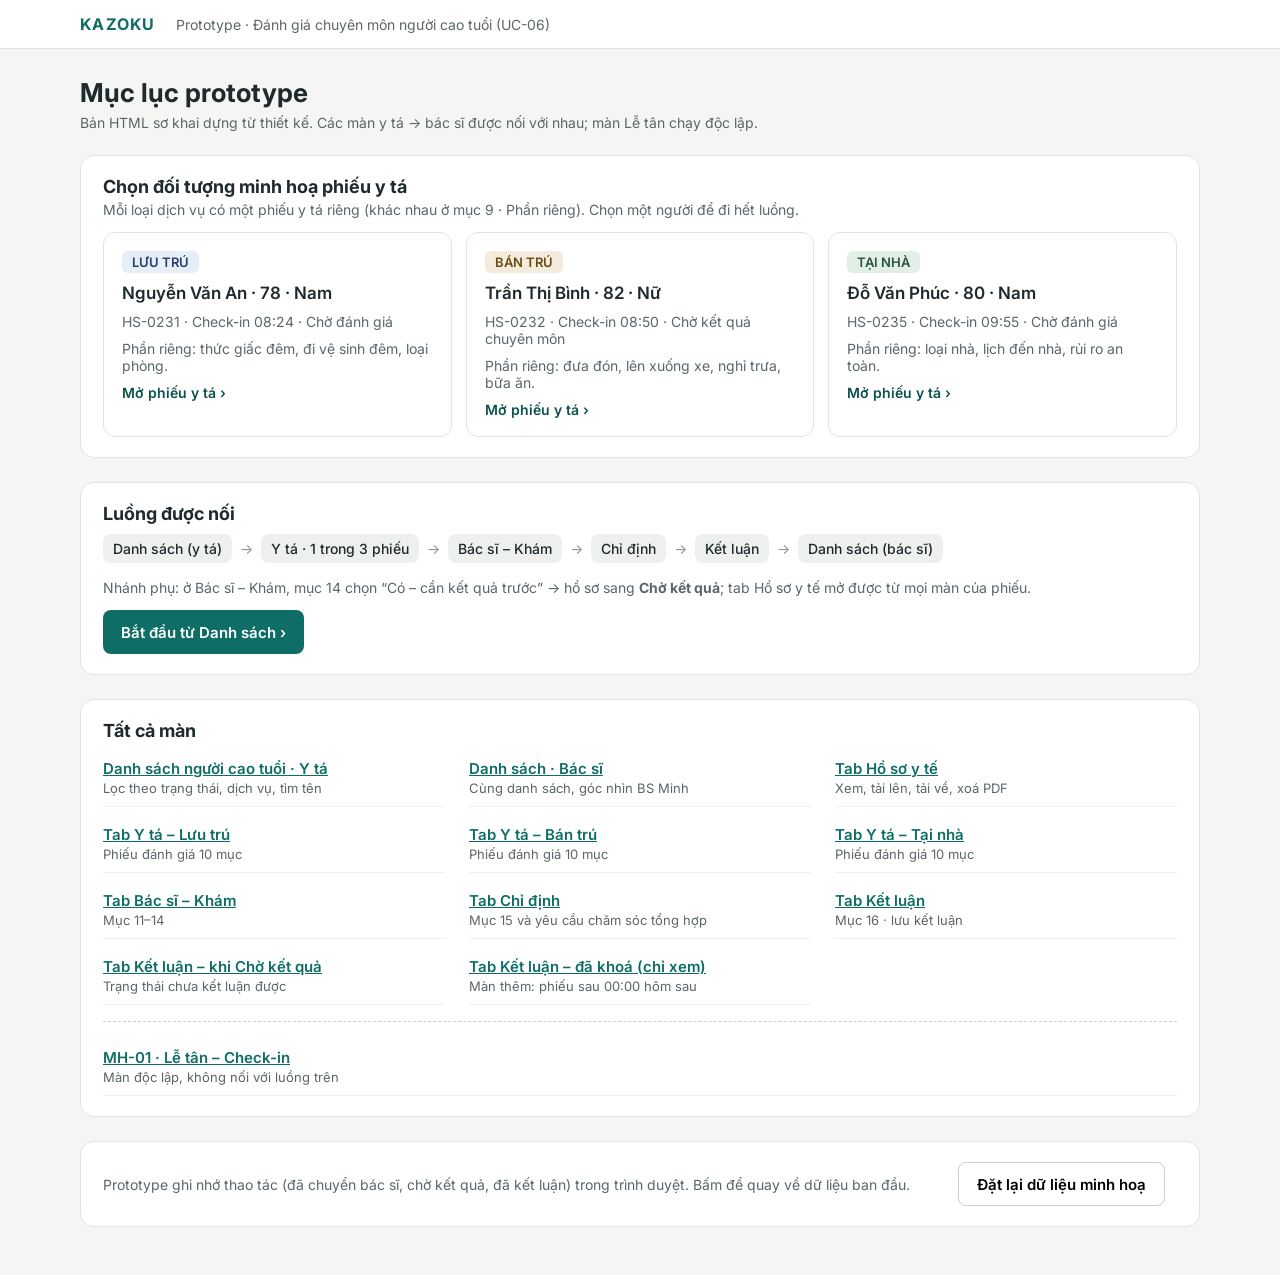
==== index.html @ 342023de "Add Kazoku prototype pages and assets" ====
<!doctype html>
<html lang="vi">
<head>
<meta charset="utf-8">
<meta name="viewport" content="width=device-width, initial-scale=1">
<title>Kazoku – Prototype đánh giá chuyên môn</title>
<link href="https://fonts.googleapis.com/css2?family=Inter:wght@400;500;600;700&amp;display=swap" rel="stylesheet">
<style>
body{margin:0;background:#F5F6F4;font-family:Inter,system-ui,sans-serif;color:#1F2A2E}
a{color:#0E6E66}a:hover{color:#0A524C}
.wrap{max-width:1120px;margin:0 auto;padding:28px 24px 48px;display:flex;flex-direction:column;gap:24px}
.card{background:#FFFFFF;border:1px solid #E1E4E0;border-radius:14px;padding:20px 22px}
h1{margin:0;font-size:26px}
h2{margin:0 0 4px;font-size:18px}
.muted{color:#5B666A;font-size:14px;margin:0}
.grid3{display:grid;grid-template-columns:repeat(auto-fit,minmax(min(100%,300px),1fr));gap:14px}
.subject{display:flex;flex-direction:column;gap:10px;padding:18px;border:1px solid #E1E4E0;border-radius:12px;background:#FFFFFF;text-decoration:none;color:inherit}
.subject:hover{border-color:#0E6E66;background:#F2F8F7;color:inherit}
.subject:focus-visible,.cta:focus-visible,.screens a:focus-visible{outline:3px solid #7FC4BC;outline-offset:2px}
.tag{align-self:flex-start;padding:3px 10px;border-radius:6px;font-size:13px;font-weight:600}
.cta{align-self:flex-start;display:inline-flex;align-items:center;min-height:44px;padding:0 18px;border-radius:8px;background:#0E6E66;color:#FFFFFF;font-size:15px;font-weight:600;text-decoration:none}
.cta:hover{background:#0A524C;color:#FFFFFF}
.flow{display:flex;flex-wrap:wrap;align-items:center;gap:8px;font-size:14px}
.flow span.step{padding:6px 10px;border-radius:8px;background:#EEF0ED;font-weight:500}
.flow span.arrow{color:#8A9396}
.screens{list-style:none;margin:0;padding:0;display:grid;grid-template-columns:repeat(auto-fit,minmax(min(100%,320px),1fr));gap:8px 24px}
.screens li{display:flex;flex-direction:column;gap:2px;padding:10px 0;border-bottom:1px solid #EEF0ED}
.screens a{font-weight:600;font-size:15px}
.screens small{color:#5B666A;font-size:13px}
.sep{border:0;border-top:1px dashed #C9CFCB;margin:4px 0}
</style>
</head>
<body>
<header style="background:#FFFFFF;border-bottom:1px solid #E1E4E0">
<div style="max-width:1120px;margin:0 auto;padding:14px 24px;display:flex;flex-wrap:wrap;align-items:center;gap:10px 20px">
<span style="font-weight:700;letter-spacing:.08em;color:#0E6E66">KAZOKU</span>
<span style="font-size:14px;color:#5B666A">Prototype · Đánh giá chuyên môn người cao tuổi (UC-06)</span>
</div>
</header>
<main class="wrap">
<div>
<h1>Mục lục prototype</h1>
<p class="muted" style="margin-top:6px">Bản HTML sơ khai dựng từ thiết kế. Các màn y tá → bác sĩ được nối với nhau; màn Lễ tân chạy độc lập.</p>
</div>

<section class="card">
<h2>Chọn đối tượng minh hoạ phiếu y tá</h2>
<p class="muted" style="margin-bottom:14px">Mỗi loại dịch vụ có một phiếu y tá riêng (khác nhau ở mục 9 · Phần riêng). Chọn một người để đi hết luồng.</p>
<div class="grid3">
<a class="subject" href="Main.html?p=an">
<span class="tag" style="background:#E8EEF7;color:#26406B">LƯU TRÚ</span>
<span style="font-size:17px;font-weight:600">Nguyễn Văn An · 78 · Nam</span>
<span class="muted">HS-0231 · Check-in 08:24 · Chờ đánh giá</span>
<span class="muted">Phần riêng: thức giấc đêm, đi vệ sinh đêm, loại phòng.</span>
<span style="font-size:14px;font-weight:600;color:#0A524C">Mở phiếu y tá ›</span>
</a>
<a class="subject" href="YTaBanTru.html?p=binh">
<span class="tag" style="background:#F3ECDD;color:#6B4A12">BÁN TRÚ</span>
<span style="font-size:17px;font-weight:600">Trần Thị Bình · 82 · Nữ</span>
<span class="muted">HS-0232 · Check-in 08:50 · Chờ kết quả chuyên môn</span>
<span class="muted">Phần riêng: đưa đón, lên xuống xe, nghỉ trưa, bữa ăn.</span>
<span style="font-size:14px;font-weight:600;color:#0A524C">Mở phiếu y tá ›</span>
</a>
<a class="subject" href="YTaTaiNha.html?p=phuc">
<span class="tag" style="background:#E3EFE6;color:#24563A">TẠI NHÀ</span>
<span style="font-size:17px;font-weight:600">Đỗ Văn Phúc · 80 · Nam</span>
<span class="muted">HS-0235 · Check-in 09:55 · Chờ đánh giá</span>
<span class="muted">Phần riêng: loại nhà, lịch đến nhà, rủi ro an toàn.</span>
<span style="font-size:14px;font-weight:600;color:#0A524C">Mở phiếu y tá ›</span>
</a>
</div>
</section>

<section class="card">
<h2>Luồng được nối</h2>
<div class="flow" style="margin:10px 0 16px">
<span class="step">Danh sách (y tá)</span><span class="arrow" aria-hidden="true">→</span>
<span class="step">Y tá · 1 trong 3 phiếu</span><span class="arrow" aria-hidden="true">→</span>
<span class="step">Bác sĩ – Khám</span><span class="arrow" aria-hidden="true">→</span>
<span class="step">Chỉ định</span><span class="arrow" aria-hidden="true">→</span>
<span class="step">Kết luận</span><span class="arrow" aria-hidden="true">→</span>
<span class="step">Danh sách (bác sĩ)</span>
</div>
<p class="muted">Nhánh phụ: ở Bác sĩ – Khám, mục 14 chọn “Có – cần kết quả trước” → hồ sơ sang <b>Chờ kết quả</b>; tab Hồ sơ y tế mở được từ mọi màn của phiếu.</p>
<a class="cta" href="DanhSach.html" style="margin-top:14px">Bắt đầu từ Danh sách ›</a>
</section>

<section class="card">
<h2>Tất cả màn</h2>
<ul class="screens" style="margin-top:8px">
<li><a href="DanhSach.html">Danh sách người cao tuổi · Y tá</a><small>Lọc theo trạng thái, dịch vụ, tìm tên</small></li>
<li><a href="DanhSach.html?role=bs">Danh sách · Bác sĩ</a><small>Cùng danh sách, góc nhìn BS Minh</small></li>
<li><a href="HoSoYTe.html?p=an">Tab Hồ sơ y tế</a><small>Xem, tải lên, tải về, xoá PDF</small></li>
<li><a href="Main.html?p=an">Tab Y tá – Lưu trú</a><small>Phiếu đánh giá 10 mục</small></li>
<li><a href="YTaBanTru.html?p=binh">Tab Y tá – Bán trú</a><small>Phiếu đánh giá 10 mục</small></li>
<li><a href="YTaTaiNha.html?p=phuc">Tab Y tá – Tại nhà</a><small>Phiếu đánh giá 10 mục</small></li>
<li><a href="BacSi.html?p=an">Tab Bác sĩ – Khám</a><small>Mục 11–14</small></li>
<li><a href="ChiDinh.html?p=an">Tab Chỉ định</a><small>Mục 15 và yêu cầu chăm sóc tổng hợp</small></li>
<li><a href="KetLuan.html?p=an">Tab Kết luận</a><small>Mục 16 · lưu kết luận</small></li>
<li><a href="KetLuanCho.html?p=binh">Tab Kết luận – khi Chờ kết quả</a><small>Trạng thái chưa kết luận được</small></li>
<li><a href="KetLuan.html?p=hung&amp;locked=1">Tab Kết luận – đã khoá (chỉ xem)</a><small>Màn thêm: phiếu sau 00:00 hôm sau</small></li>
</ul>
<hr class="sep" style="margin:16px 0">
<ul class="screens">
<li><a href="LeTan.html">MH-01 · Lễ tân – Check-in</a><small>Màn độc lập, không nối với luồng trên</small></li>
</ul>
</section>

<section class="card" style="display:flex;flex-wrap:wrap;align-items:center;gap:12px">
<p class="muted" style="flex:1 1 320px">Prototype ghi nhớ thao tác (đã chuyển bác sĩ, chờ kết quả, đã kết luận) trong trình duyệt. Bấm để quay về dữ liệu ban đầu.</p>
<button type="button" id="reset" style="min-height:44px;padding:0 18px;border:1px solid #C9CFCB;border-radius:8px;background:#FFFFFF;font:600 15px Inter,system-ui,sans-serif;cursor:pointer">Đặt lại dữ liệu minh hoạ</button>
<span id="reset-msg" role="status" class="muted"></span>
</section>
<script>
document.getElementById('reset').addEventListener('click', function () {
  try {
    Object.keys(localStorage).filter(function (k) { return k.indexOf('kz_') === 0; })
      .forEach(function (k) { localStorage.removeItem(k); });
  } catch (e) {}
  document.getElementById('reset-msg').textContent = 'Đã đặt lại.';
});
</script>
</main>
</body>
</html>
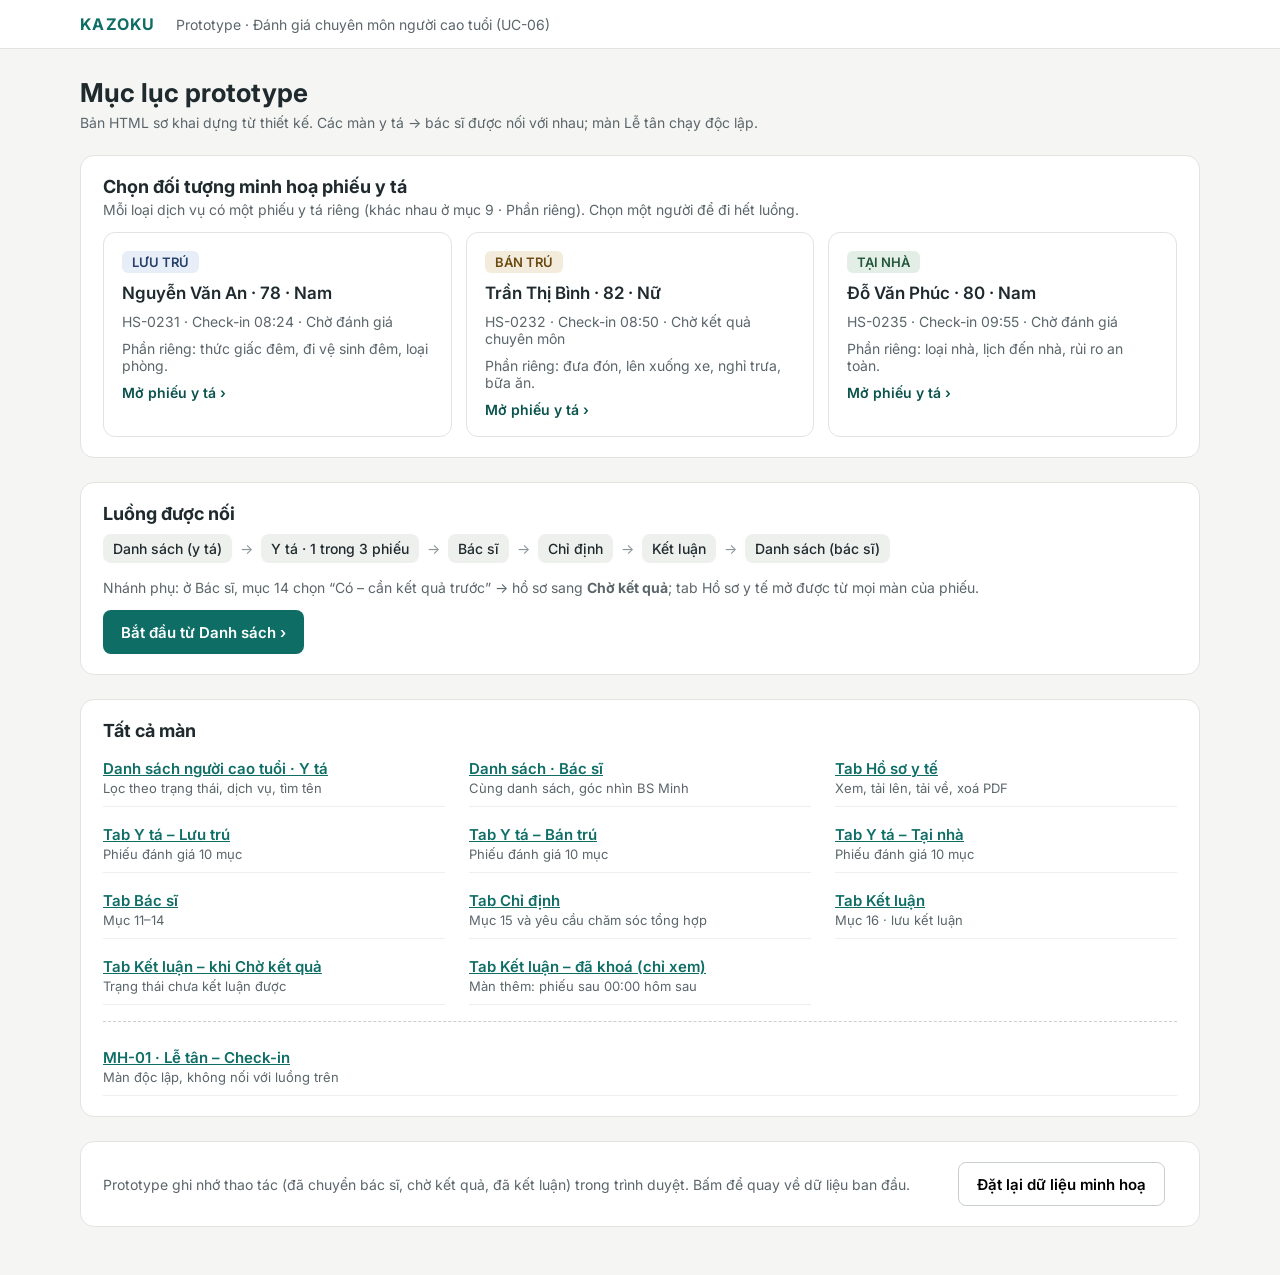
==== commit 8fac7168: "Align workflow status and simplify nurse intake fields" ====
--- a/index.html
+++ b/index.html
@@ -1,125 +1,125 @@
-<!doctype html>
-<html lang="vi">
-<head>
-<meta charset="utf-8">
-<meta name="viewport" content="width=device-width, initial-scale=1">
-<title>Kazoku – Prototype đánh giá chuyên môn</title>
-<link href="https://fonts.googleapis.com/css2?family=Inter:wght@400;500;600;700&amp;display=swap" rel="stylesheet">
-<style>
-body{margin:0;background:#F5F6F4;font-family:Inter,system-ui,sans-serif;color:#1F2A2E}
-a{color:#0E6E66}a:hover{color:#0A524C}
-.wrap{max-width:1120px;margin:0 auto;padding:28px 24px 48px;display:flex;flex-direction:column;gap:24px}
-.card{background:#FFFFFF;border:1px solid #E1E4E0;border-radius:14px;padding:20px 22px}
-h1{margin:0;font-size:26px}
-h2{margin:0 0 4px;font-size:18px}
-.muted{color:#5B666A;font-size:14px;margin:0}
-.grid3{display:grid;grid-template-columns:repeat(auto-fit,minmax(min(100%,300px),1fr));gap:14px}
-.subject{display:flex;flex-direction:column;gap:10px;padding:18px;border:1px solid #E1E4E0;border-radius:12px;background:#FFFFFF;text-decoration:none;color:inherit}
-.subject:hover{border-color:#0E6E66;background:#F2F8F7;color:inherit}
-.subject:focus-visible,.cta:focus-visible,.screens a:focus-visible{outline:3px solid #7FC4BC;outline-offset:2px}
-.tag{align-self:flex-start;padding:3px 10px;border-radius:6px;font-size:13px;font-weight:600}
-.cta{align-self:flex-start;display:inline-flex;align-items:center;min-height:44px;padding:0 18px;border-radius:8px;background:#0E6E66;color:#FFFFFF;font-size:15px;font-weight:600;text-decoration:none}
-.cta:hover{background:#0A524C;color:#FFFFFF}
-.flow{display:flex;flex-wrap:wrap;align-items:center;gap:8px;font-size:14px}
-.flow span.step{padding:6px 10px;border-radius:8px;background:#EEF0ED;font-weight:500}
-.flow span.arrow{color:#8A9396}
-.screens{list-style:none;margin:0;padding:0;display:grid;grid-template-columns:repeat(auto-fit,minmax(min(100%,320px),1fr));gap:8px 24px}
-.screens li{display:flex;flex-direction:column;gap:2px;padding:10px 0;border-bottom:1px solid #EEF0ED}
-.screens a{font-weight:600;font-size:15px}
-.screens small{color:#5B666A;font-size:13px}
-.sep{border:0;border-top:1px dashed #C9CFCB;margin:4px 0}
-</style>
-</head>
-<body>
-<header style="background:#FFFFFF;border-bottom:1px solid #E1E4E0">
-<div style="max-width:1120px;margin:0 auto;padding:14px 24px;display:flex;flex-wrap:wrap;align-items:center;gap:10px 20px">
-<span style="font-weight:700;letter-spacing:.08em;color:#0E6E66">KAZOKU</span>
-<span style="font-size:14px;color:#5B666A">Prototype · Đánh giá chuyên môn người cao tuổi (UC-06)</span>
-</div>
-</header>
-<main class="wrap">
-<div>
-<h1>Mục lục prototype</h1>
-<p class="muted" style="margin-top:6px">Bản HTML sơ khai dựng từ thiết kế. Các màn y tá → bác sĩ được nối với nhau; màn Lễ tân chạy độc lập.</p>
-</div>
-
-<section class="card">
-<h2>Chọn đối tượng minh hoạ phiếu y tá</h2>
-<p class="muted" style="margin-bottom:14px">Mỗi loại dịch vụ có một phiếu y tá riêng (khác nhau ở mục 9 · Phần riêng). Chọn một người để đi hết luồng.</p>
-<div class="grid3">
-<a class="subject" href="Main.html?p=an">
-<span class="tag" style="background:#E8EEF7;color:#26406B">LƯU TRÚ</span>
-<span style="font-size:17px;font-weight:600">Nguyễn Văn An · 78 · Nam</span>
-<span class="muted">HS-0231 · Check-in 08:24 · Chờ đánh giá</span>
-<span class="muted">Phần riêng: thức giấc đêm, đi vệ sinh đêm, loại phòng.</span>
-<span style="font-size:14px;font-weight:600;color:#0A524C">Mở phiếu y tá ›</span>
-</a>
-<a class="subject" href="YTaBanTru.html?p=binh">
-<span class="tag" style="background:#F3ECDD;color:#6B4A12">BÁN TRÚ</span>
-<span style="font-size:17px;font-weight:600">Trần Thị Bình · 82 · Nữ</span>
-<span class="muted">HS-0232 · Check-in 08:50 · Chờ kết quả chuyên môn</span>
-<span class="muted">Phần riêng: đưa đón, lên xuống xe, nghỉ trưa, bữa ăn.</span>
-<span style="font-size:14px;font-weight:600;color:#0A524C">Mở phiếu y tá ›</span>
-</a>
-<a class="subject" href="YTaTaiNha.html?p=phuc">
-<span class="tag" style="background:#E3EFE6;color:#24563A">TẠI NHÀ</span>
-<span style="font-size:17px;font-weight:600">Đỗ Văn Phúc · 80 · Nam</span>
-<span class="muted">HS-0235 · Check-in 09:55 · Chờ đánh giá</span>
-<span class="muted">Phần riêng: loại nhà, lịch đến nhà, rủi ro an toàn.</span>
-<span style="font-size:14px;font-weight:600;color:#0A524C">Mở phiếu y tá ›</span>
-</a>
-</div>
-</section>
-
-<section class="card">
-<h2>Luồng được nối</h2>
-<div class="flow" style="margin:10px 0 16px">
-<span class="step">Danh sách (y tá)</span><span class="arrow" aria-hidden="true">→</span>
-<span class="step">Y tá · 1 trong 3 phiếu</span><span class="arrow" aria-hidden="true">→</span>
-<span class="step">Bác sĩ – Khám</span><span class="arrow" aria-hidden="true">→</span>
-<span class="step">Chỉ định</span><span class="arrow" aria-hidden="true">→</span>
-<span class="step">Kết luận</span><span class="arrow" aria-hidden="true">→</span>
-<span class="step">Danh sách (bác sĩ)</span>
-</div>
-<p class="muted">Nhánh phụ: ở Bác sĩ – Khám, mục 14 chọn “Có – cần kết quả trước” → hồ sơ sang <b>Chờ kết quả</b>; tab Hồ sơ y tế mở được từ mọi màn của phiếu.</p>
-<a class="cta" href="DanhSach.html" style="margin-top:14px">Bắt đầu từ Danh sách ›</a>
-</section>
-
-<section class="card">
-<h2>Tất cả màn</h2>
-<ul class="screens" style="margin-top:8px">
-<li><a href="DanhSach.html">Danh sách người cao tuổi · Y tá</a><small>Lọc theo trạng thái, dịch vụ, tìm tên</small></li>
-<li><a href="DanhSach.html?role=bs">Danh sách · Bác sĩ</a><small>Cùng danh sách, góc nhìn BS Minh</small></li>
-<li><a href="HoSoYTe.html?p=an">Tab Hồ sơ y tế</a><small>Xem, tải lên, tải về, xoá PDF</small></li>
-<li><a href="Main.html?p=an">Tab Y tá – Lưu trú</a><small>Phiếu đánh giá 10 mục</small></li>
-<li><a href="YTaBanTru.html?p=binh">Tab Y tá – Bán trú</a><small>Phiếu đánh giá 10 mục</small></li>
-<li><a href="YTaTaiNha.html?p=phuc">Tab Y tá – Tại nhà</a><small>Phiếu đánh giá 10 mục</small></li>
-<li><a href="BacSi.html?p=an">Tab Bác sĩ – Khám</a><small>Mục 11–14</small></li>
-<li><a href="ChiDinh.html?p=an">Tab Chỉ định</a><small>Mục 15 và yêu cầu chăm sóc tổng hợp</small></li>
-<li><a href="KetLuan.html?p=an">Tab Kết luận</a><small>Mục 16 · lưu kết luận</small></li>
-<li><a href="KetLuanCho.html?p=binh">Tab Kết luận – khi Chờ kết quả</a><small>Trạng thái chưa kết luận được</small></li>
-<li><a href="KetLuan.html?p=hung&amp;locked=1">Tab Kết luận – đã khoá (chỉ xem)</a><small>Màn thêm: phiếu sau 00:00 hôm sau</small></li>
-</ul>
-<hr class="sep" style="margin:16px 0">
-<ul class="screens">
-<li><a href="LeTan.html">MH-01 · Lễ tân – Check-in</a><small>Màn độc lập, không nối với luồng trên</small></li>
-</ul>
-</section>
-
-<section class="card" style="display:flex;flex-wrap:wrap;align-items:center;gap:12px">
-<p class="muted" style="flex:1 1 320px">Prototype ghi nhớ thao tác (đã chuyển bác sĩ, chờ kết quả, đã kết luận) trong trình duyệt. Bấm để quay về dữ liệu ban đầu.</p>
-<button type="button" id="reset" style="min-height:44px;padding:0 18px;border:1px solid #C9CFCB;border-radius:8px;background:#FFFFFF;font:600 15px Inter,system-ui,sans-serif;cursor:pointer">Đặt lại dữ liệu minh hoạ</button>
-<span id="reset-msg" role="status" class="muted"></span>
-</section>
-<script>
-document.getElementById('reset').addEventListener('click', function () {
-  try {
-    Object.keys(localStorage).filter(function (k) { return k.indexOf('kz_') === 0; })
-      .forEach(function (k) { localStorage.removeItem(k); });
-  } catch (e) {}
-  document.getElementById('reset-msg').textContent = 'Đã đặt lại.';
-});
-</script>
-</main>
-</body>
-</html>
+<!doctype html>
+<html lang="vi">
+<head>
+<meta charset="utf-8">
+<meta name="viewport" content="width=device-width, initial-scale=1">
+<title>Kazoku – Prototype đánh giá chuyên môn</title>
+<link href="https://fonts.googleapis.com/css2?family=Inter:wght@400;500;600;700&amp;display=swap" rel="stylesheet">
+<style>
+body{margin:0;background:#F5F6F4;font-family:Inter,system-ui,sans-serif;color:#1F2A2E}
+a{color:#0E6E66}a:hover{color:#0A524C}
+.wrap{max-width:1120px;margin:0 auto;padding:28px 24px 48px;display:flex;flex-direction:column;gap:24px}
+.card{background:#FFFFFF;border:1px solid #E1E4E0;border-radius:14px;padding:20px 22px}
+h1{margin:0;font-size:26px}
+h2{margin:0 0 4px;font-size:18px}
+.muted{color:#5B666A;font-size:14px;margin:0}
+.grid3{display:grid;grid-template-columns:repeat(auto-fit,minmax(min(100%,300px),1fr));gap:14px}
+.subject{display:flex;flex-direction:column;gap:10px;padding:18px;border:1px solid #E1E4E0;border-radius:12px;background:#FFFFFF;text-decoration:none;color:inherit}
+.subject:hover{border-color:#0E6E66;background:#F2F8F7;color:inherit}
+.subject:focus-visible,.cta:focus-visible,.screens a:focus-visible{outline:3px solid #7FC4BC;outline-offset:2px}
+.tag{align-self:flex-start;padding:3px 10px;border-radius:6px;font-size:13px;font-weight:600}
+.cta{align-self:flex-start;display:inline-flex;align-items:center;min-height:44px;padding:0 18px;border-radius:8px;background:#0E6E66;color:#FFFFFF;font-size:15px;font-weight:600;text-decoration:none}
+.cta:hover{background:#0A524C;color:#FFFFFF}
+.flow{display:flex;flex-wrap:wrap;align-items:center;gap:8px;font-size:14px}
+.flow span.step{padding:6px 10px;border-radius:8px;background:#EEF0ED;font-weight:500}
+.flow span.arrow{color:#8A9396}
+.screens{list-style:none;margin:0;padding:0;display:grid;grid-template-columns:repeat(auto-fit,minmax(min(100%,320px),1fr));gap:8px 24px}
+.screens li{display:flex;flex-direction:column;gap:2px;padding:10px 0;border-bottom:1px solid #EEF0ED}
+.screens a{font-weight:600;font-size:15px}
+.screens small{color:#5B666A;font-size:13px}
+.sep{border:0;border-top:1px dashed #C9CFCB;margin:4px 0}
+</style>
+</head>
+<body>
+<header style="background:#FFFFFF;border-bottom:1px solid #E1E4E0">
+<div style="max-width:1120px;margin:0 auto;padding:14px 24px;display:flex;flex-wrap:wrap;align-items:center;gap:10px 20px">
+<span style="font-weight:700;letter-spacing:.08em;color:#0E6E66">KAZOKU</span>
+<span style="font-size:14px;color:#5B666A">Prototype · Đánh giá chuyên môn người cao tuổi (UC-06)</span>
+</div>
+</header>
+<main class="wrap">
+<div>
+<h1>Mục lục prototype</h1>
+<p class="muted" style="margin-top:6px">Bản HTML sơ khai dựng từ thiết kế. Các màn y tá → bác sĩ được nối với nhau; màn Lễ tân chạy độc lập.</p>
+</div>
+
+<section class="card">
+<h2>Chọn đối tượng minh hoạ phiếu y tá</h2>
+<p class="muted" style="margin-bottom:14px">Mỗi loại dịch vụ có một phiếu y tá riêng (khác nhau ở mục 9 · Phần riêng). Chọn một người để đi hết luồng.</p>
+<div class="grid3">
+<a class="subject" href="Main.html?p=an">
+<span class="tag" style="background:#E8EEF7;color:#26406B">LƯU TRÚ</span>
+<span style="font-size:17px;font-weight:600">Nguyễn Văn An · 78 · Nam</span>
+<span class="muted">HS-0231 · Check-in 08:24 · Chờ đánh giá</span>
+<span class="muted">Phần riêng: thức giấc đêm, đi vệ sinh đêm, loại phòng.</span>
+<span style="font-size:14px;font-weight:600;color:#0A524C">Mở phiếu y tá ›</span>
+</a>
+<a class="subject" href="YTaBanTru.html?p=binh">
+<span class="tag" style="background:#F3ECDD;color:#6B4A12">BÁN TRÚ</span>
+<span style="font-size:17px;font-weight:600">Trần Thị Bình · 82 · Nữ</span>
+<span class="muted">HS-0232 · Check-in 08:50 · Chờ kết quả chuyên môn</span>
+<span class="muted">Phần riêng: đưa đón, lên xuống xe, nghỉ trưa, bữa ăn.</span>
+<span style="font-size:14px;font-weight:600;color:#0A524C">Mở phiếu y tá ›</span>
+</a>
+<a class="subject" href="YTaTaiNha.html?p=phuc">
+<span class="tag" style="background:#E3EFE6;color:#24563A">TẠI NHÀ</span>
+<span style="font-size:17px;font-weight:600">Đỗ Văn Phúc · 80 · Nam</span>
+<span class="muted">HS-0235 · Check-in 09:55 · Chờ đánh giá</span>
+<span class="muted">Phần riêng: loại nhà, lịch đến nhà, rủi ro an toàn.</span>
+<span style="font-size:14px;font-weight:600;color:#0A524C">Mở phiếu y tá ›</span>
+</a>
+</div>
+</section>
+
+<section class="card">
+<h2>Luồng được nối</h2>
+<div class="flow" style="margin:10px 0 16px">
+<span class="step">Danh sách (y tá)</span><span class="arrow" aria-hidden="true">→</span>
+<span class="step">Y tá · 1 trong 3 phiếu</span><span class="arrow" aria-hidden="true">→</span>
+<span class="step">Bác sĩ</span><span class="arrow" aria-hidden="true">→</span>
+<span class="step">Chỉ định</span><span class="arrow" aria-hidden="true">→</span>
+<span class="step">Kết luận</span><span class="arrow" aria-hidden="true">→</span>
+<span class="step">Danh sách (bác sĩ)</span>
+</div>
+<p class="muted">Nhánh phụ: ở Bác sĩ, mục 14 chọn “Có – cần kết quả trước” → hồ sơ sang <b>Chờ kết quả</b>; tab Hồ sơ y tế mở được từ mọi màn của phiếu.</p>
+<a class="cta" href="DanhSach.html" style="margin-top:14px">Bắt đầu từ Danh sách ›</a>
+</section>
+
+<section class="card">
+<h2>Tất cả màn</h2>
+<ul class="screens" style="margin-top:8px">
+<li><a href="DanhSach.html">Danh sách người cao tuổi · Y tá</a><small>Lọc theo trạng thái, dịch vụ, tìm tên</small></li>
+<li><a href="DanhSach.html?role=bs">Danh sách · Bác sĩ</a><small>Cùng danh sách, góc nhìn BS Minh</small></li>
+<li><a href="HoSoYTe.html?p=an">Tab Hồ sơ y tế</a><small>Xem, tải lên, tải về, xoá PDF</small></li>
+<li><a href="Main.html?p=an">Tab Y tá – Lưu trú</a><small>Phiếu đánh giá 10 mục</small></li>
+<li><a href="YTaBanTru.html?p=binh">Tab Y tá – Bán trú</a><small>Phiếu đánh giá 10 mục</small></li>
+<li><a href="YTaTaiNha.html?p=phuc">Tab Y tá – Tại nhà</a><small>Phiếu đánh giá 10 mục</small></li>
+<li><a href="BacSi.html?p=an">Tab Bác sĩ</a><small>Mục 11–14</small></li>
+<li><a href="ChiDinh.html?p=an">Tab Chỉ định</a><small>Mục 15 và yêu cầu chăm sóc tổng hợp</small></li>
+<li><a href="KetLuan.html?p=an">Tab Kết luận</a><small>Mục 16 · lưu kết luận</small></li>
+<li><a href="KetLuanCho.html?p=binh">Tab Kết luận – khi Chờ kết quả</a><small>Trạng thái chưa kết luận được</small></li>
+<li><a href="KetLuan.html?p=hung&amp;locked=1">Tab Kết luận – đã khoá (chỉ xem)</a><small>Màn thêm: phiếu sau 00:00 hôm sau</small></li>
+</ul>
+<hr class="sep" style="margin:16px 0">
+<ul class="screens">
+<li><a href="LeTan.html">MH-01 · Lễ tân – Check-in</a><small>Màn độc lập, không nối với luồng trên</small></li>
+</ul>
+</section>
+
+<section class="card" style="display:flex;flex-wrap:wrap;align-items:center;gap:12px">
+<p class="muted" style="flex:1 1 320px">Prototype ghi nhớ thao tác (đã chuyển bác sĩ, chờ kết quả, đã kết luận) trong trình duyệt. Bấm để quay về dữ liệu ban đầu.</p>
+<button type="button" id="reset" style="min-height:44px;padding:0 18px;border:1px solid #C9CFCB;border-radius:8px;background:#FFFFFF;font:600 15px Inter,system-ui,sans-serif;cursor:pointer">Đặt lại dữ liệu minh hoạ</button>
+<span id="reset-msg" role="status" class="muted"></span>
+</section>
+<script>
+document.getElementById('reset').addEventListener('click', function () {
+  try {
+    Object.keys(localStorage).filter(function (k) { return k.indexOf('kz_') === 0; })
+      .forEach(function (k) { localStorage.removeItem(k); });
+  } catch (e) {}
+  document.getElementById('reset-msg').textContent = 'Đã đặt lại.';
+});
+</script>
+</main>
+</body>
+</html>
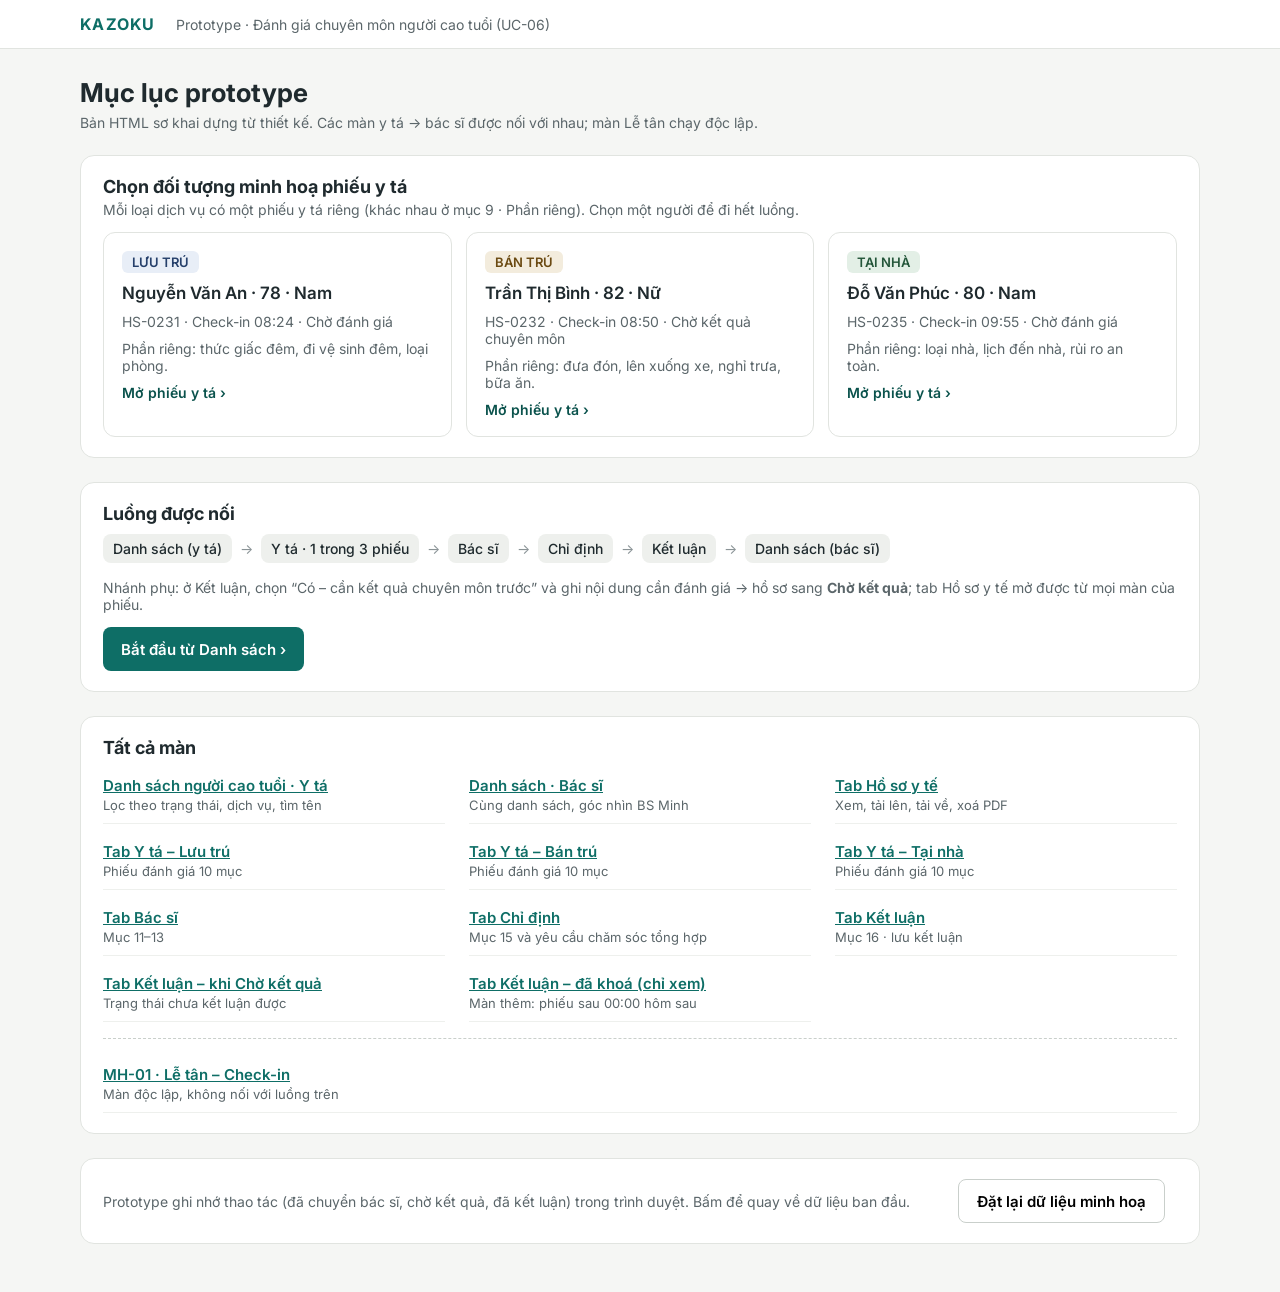
==== commit 3b37c13a: "Keep specialist evaluation only in conclusion tab" ====
--- a/index.html
+++ b/index.html
@@ -81,7 +81,7 @@
 <span class="step">Kết luận</span><span class="arrow" aria-hidden="true">→</span>
 <span class="step">Danh sách (bác sĩ)</span>
 </div>
-<p class="muted">Nhánh phụ: ở Bác sĩ, mục 14 chọn “Có – cần kết quả trước” → hồ sơ sang <b>Chờ kết quả</b>; tab Hồ sơ y tế mở được từ mọi màn của phiếu.</p>
+<p class="muted">Nhánh phụ: ở Kết luận, chọn “Có – cần kết quả chuyên môn trước” và ghi nội dung cần đánh giá → hồ sơ sang <b>Chờ kết quả</b>; tab Hồ sơ y tế mở được từ mọi màn của phiếu.</p>
 <a class="cta" href="DanhSach.html" style="margin-top:14px">Bắt đầu từ Danh sách ›</a>
 </section>
 
@@ -94,7 +94,7 @@
 <li><a href="Main.html?p=an">Tab Y tá – Lưu trú</a><small>Phiếu đánh giá 10 mục</small></li>
 <li><a href="YTaBanTru.html?p=binh">Tab Y tá – Bán trú</a><small>Phiếu đánh giá 10 mục</small></li>
 <li><a href="YTaTaiNha.html?p=phuc">Tab Y tá – Tại nhà</a><small>Phiếu đánh giá 10 mục</small></li>
-<li><a href="BacSi.html?p=an">Tab Bác sĩ</a><small>Mục 11–14</small></li>
+<li><a href="BacSi.html?p=an">Tab Bác sĩ</a><small>Mục 11–13</small></li>
 <li><a href="ChiDinh.html?p=an">Tab Chỉ định</a><small>Mục 15 và yêu cầu chăm sóc tổng hợp</small></li>
 <li><a href="KetLuan.html?p=an">Tab Kết luận</a><small>Mục 16 · lưu kết luận</small></li>
 <li><a href="KetLuanCho.html?p=binh">Tab Kết luận – khi Chờ kết quả</a><small>Trạng thái chưa kết luận được</small></li>
